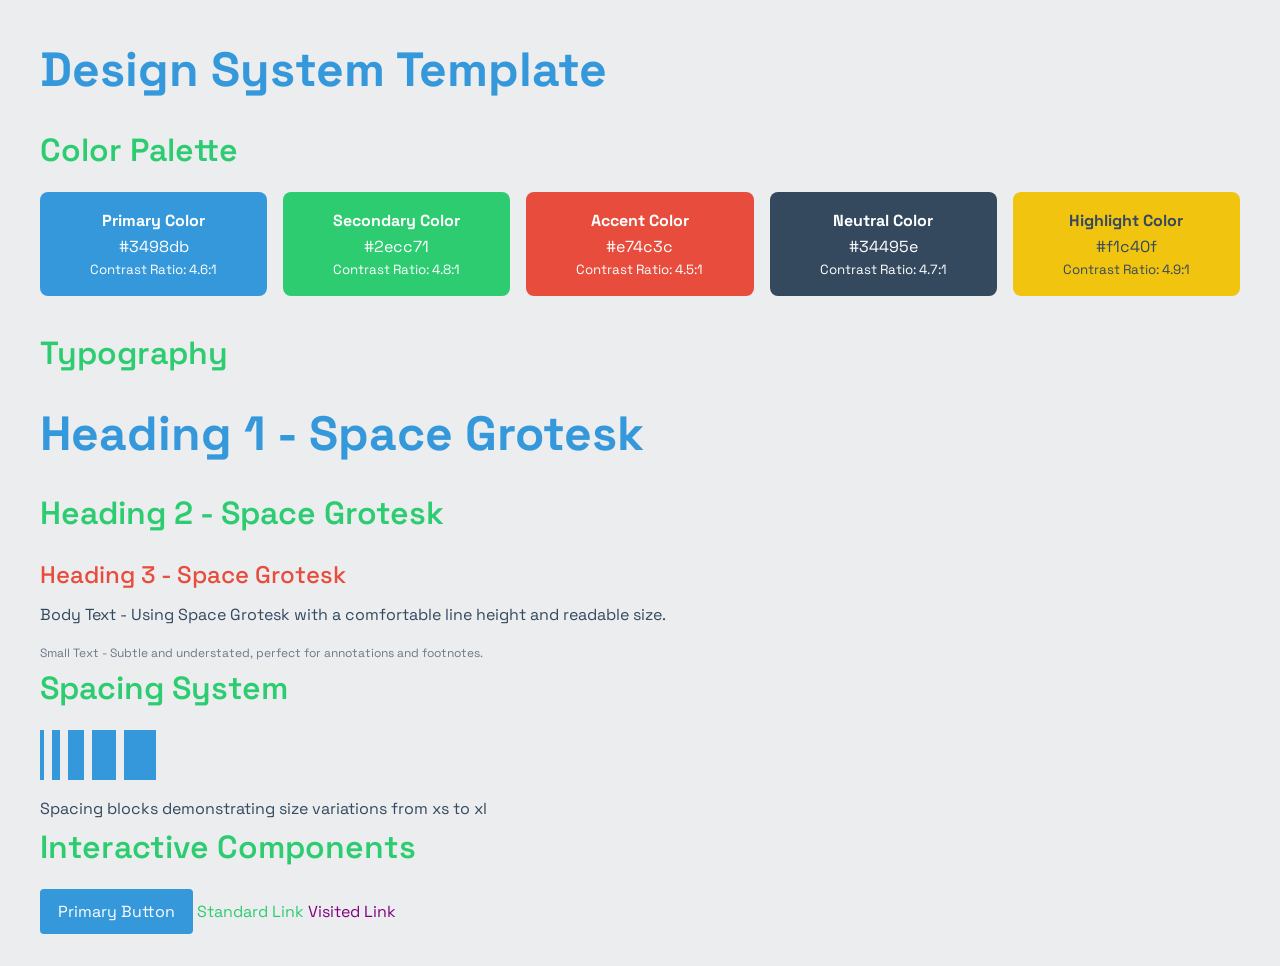
==== midterm/design-system.html @ d51fe0c9 "copied wa6" ====
<!DOCTYPE html>
<html lang="en">
<head>
    <meta charset="UTF-8">
    <meta name="viewport" content="width=device-width, initial-scale=1.0">
    <title>Design System Template</title>
    <style>
        /* CSS Reset and Base Styles */
        :root {
            /* Color Palette - 5 Core Colors */
            --color-primary: #3498db;     /* Vibrant Blue - Main Brand Color */
            --color-secondary: #2ecc71;   /* Emerald Green - Complementary Action Color */
            --color-accent: #e74c3c;      /* Passionate Red - Highlight / Warning Color */
            --color-neutral: #34495e;     /* Deep Slate Gray - Neutral Text and Background */
            --color-highlight: #f1c40f;   /* Bright Yellow - Accent / Attention Color */
            
            /* Derived Colors for Flexibility */
            --color-background: color-mix(in srgb, var(--color-neutral) 10%, white);
            --color-text-dark: var(--color-neutral);
            --color-text-light: white;

            /* Typography */
            --font-primary: 'Space Grotesk', -apple-system, BlinkMacSystemFont, sans-serif;
            --font-secondary: 'Roboto Mono', monospace;

            /* Spacing System */
            --spacing-xs: 0.25rem;
            --spacing-sm: 0.5rem;
            --spacing-md: 1rem;
            --spacing-lg: 1.5rem;
            --spacing-xl: 2rem;

            /* Border Radius */
            --radius-sm: 4px;
            --radius-md: 8px;
            --radius-lg: 12px;
        }

        * {
            margin: 0;
            padding: 0;
            box-sizing: border-box;
        }

        body {
            font-family: var(--font-primary);
            line-height: 1.6;
            background-color: var(--color-background);
            color: var(--color-text-dark);
            padding: var(--spacing-xl);
        }

        .container {
            max-width: 1200px;
            margin: 0 auto;
        }

        /* Typography Styles */
        h1 {
            font-size: 3rem;
            font-weight: 700;
            margin-bottom: var(--spacing-md);
            color: var(--color-primary);
        }

        h2 {
            font-size: 2rem;
            font-weight: 600;
            margin-bottom: var(--spacing-md);
            color: var(--color-secondary);
        }

        h3 {
            font-size: 1.5rem;
            font-weight: 500;
            margin-bottom: var(--spacing-sm);
            color: var(--color-accent);
        }

        .body-text {
            font-size: 1rem;
            margin-bottom: var(--spacing-md);
        }

        .small-text {
            font-size: 0.75rem;
            color: color-mix(in srgb, var(--color-text-dark) 70%, transparent);
        }

        /* Color Palette Section */
        .color-palette {
            display: grid;
            grid-template-columns: repeat(auto-fit, minmax(200px, 1fr));
            gap: var(--spacing-md);
            margin-bottom: var(--spacing-xl);
        }

        .color-swatch {
            padding: var(--spacing-md);
            border-radius: var(--radius-md);
            display: flex;
            flex-direction: column;
            align-items: center;
            justify-content: center;
            text-align: center;
        }

        /* Component Styles */
        .button {
            display: inline-block;
            padding: var(--spacing-sm) var(--spacing-md);
            background-color: var(--color-primary);
            color: var(--color-text-light);
            text-decoration: none;
            border-radius: var(--radius-sm);
            transition: background-color 0.3s ease, transform 0.2s;
            border: 2px solid transparent;
        }

        .button:hover {
            background-color: color-mix(in srgb, var(--color-primary) 80%, black);
            border-color: var(--color-secondary);
            transform: scale(1.05);
        }

        .button:active {
            transform: scale(0.95);
            background-color: var(--color-secondary);
        }

        .link {
            color: var(--color-secondary);
            text-decoration: none;
            transition: color 0.3s ease, text-decoration-color 0.3s;
        }

        .link:hover {
            color: var(--color-accent);
            text-decoration: underline;
            text-decoration-color: var(--color-highlight);
        }

        .link:visited {
            color: var(--color-neutral);
        }

        /* Spacing Demonstration */
        .spacing-demo {
            display: flex;
            align-items: center;
            gap: var(--spacing-sm);
            margin-bottom: var(--spacing-md);
        }

        .spacing-block {
            background-color: var(--color-primary);
            height: 50px;
        }
    </style>
    <link href="https://fonts.googleapis.com/css2?family=Space+Grotesk:wght@400;500;600;700&family=Roboto+Mono:wght@400;500&display=swap" rel="stylesheet">
</head>
<body>
    <div class="container">
        <h1>Design System Template</h1>

        <section>
            <h2>Color Palette</h2>
            <div class="color-palette">
                <div class="color-swatch" style="background-color: var(--color-primary); color: var(--color-text-light);">
                    <strong>Primary Color</strong>
                    <p>#3498db</p>
                    <small>Contrast Ratio: 4.6:1</small>
                </div>
                <div class="color-swatch" style="background-color: var(--color-secondary); color: var(--color-text-light);">
                    <strong>Secondary Color</strong>
                    <p>#2ecc71</p>
                    <small>Contrast Ratio: 4.8:1</small>
                </div>
                <div class="color-swatch" style="background-color: var(--color-accent); color: var(--color-text-light);">
                    <strong>Accent Color</strong>
                    <p>#e74c3c</p>
                    <small>Contrast Ratio: 4.5:1</small>
                </div>
                <div class="color-swatch" style="background-color: var(--color-neutral); color: var(--color-text-light);">
                    <strong>Neutral Color</strong>
                    <p>#34495e</p>
                    <small>Contrast Ratio: 4.7:1</small>
                </div>
                <div class="color-swatch" style="background-color: var(--color-highlight); color: var(--color-text-dark);">
                    <strong>Highlight Color</strong>
                    <p>#f1c40f</p>
                    <small>Contrast Ratio: 4.9:1</small>
                </div>
            </div>
        </section>

        <section>
            <h2>Typography</h2>
            <h1>Heading 1 - Space Grotesk</h1>
            <h2>Heading 2 - Space Grotesk</h2>
            <h3>Heading 3 - Space Grotesk</h3>
            <p class="body-text">Body Text - Using Space Grotesk with a comfortable line height and readable size.</p>
            <p class="small-text">Small Text - Subtle and understated, perfect for annotations and footnotes.</p>
        </section>

        <section>
            <h2>Spacing System</h2>
            <div class="spacing-demo">
                <div class="spacing-block" style="width: var(--spacing-xs)"></div>
                <div class="spacing-block" style="width: var(--spacing-sm)"></div>
                <div class="spacing-block" style="width: var(--spacing-md)"></div>
                <div class="spacing-block" style="width: var(--spacing-lg)"></div>
                <div class="spacing-block" style="width: var(--spacing-xl)"></div>
            </div>
            <p>Spacing blocks demonstrating size variations from xs to xl</p>
        </section>

        <section>
            <h2>Interactive Components</h2>
            <a href="#" class="button">Primary Button</a>
            <a href="#" class="link">Standard Link</a>
            <a href="#" class="link" style="color: purple;">Visited Link</a>
        </section>
    </div>
</body>
</html>
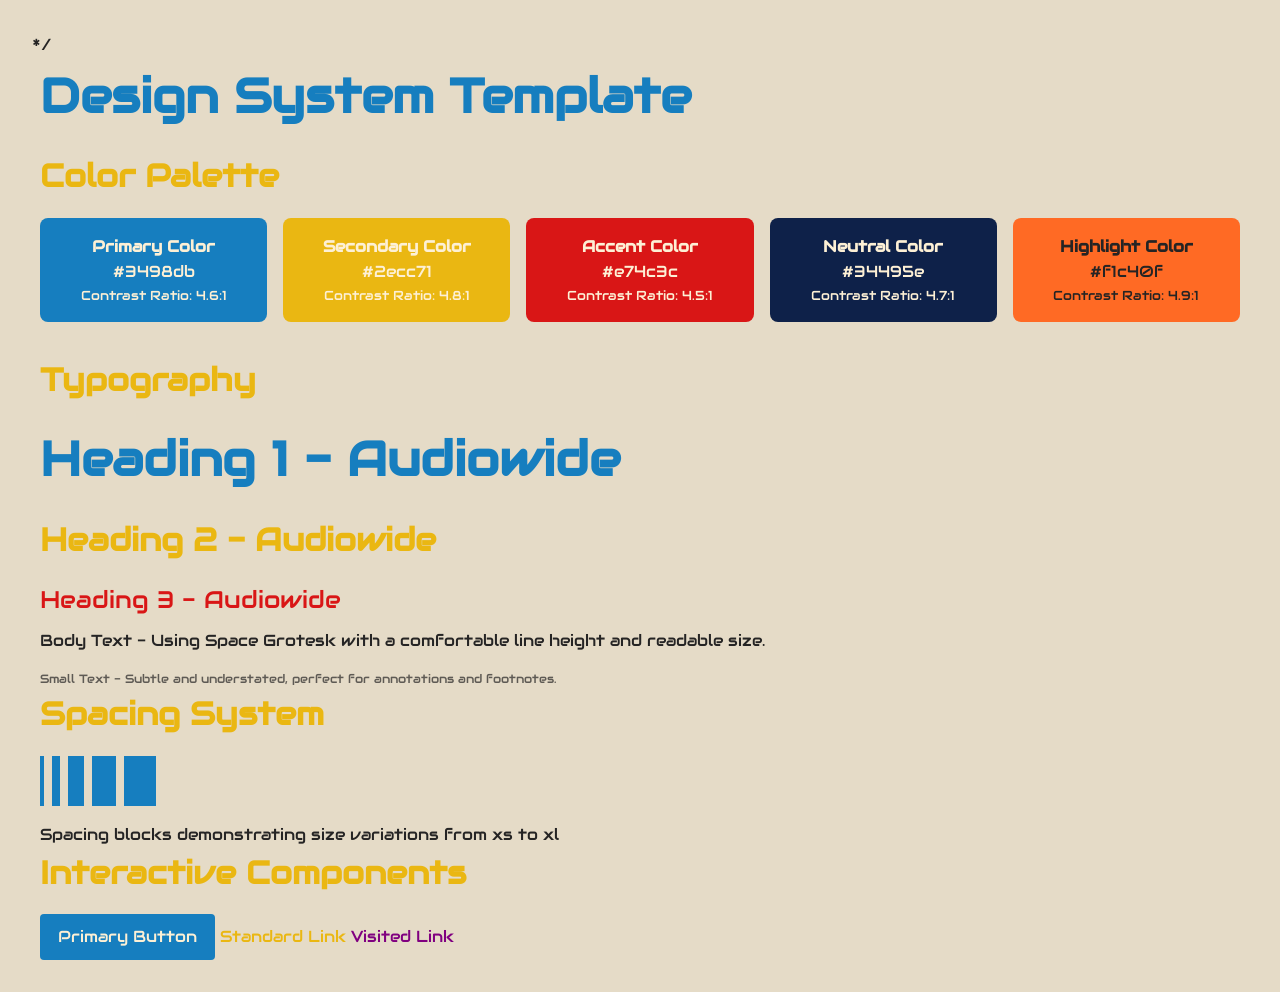
==== commit ac9ef290: "System details decided" ====
--- a/midterm/design-system.html
+++ b/midterm/design-system.html
@@ -4,24 +4,37 @@
     <meta charset="UTF-8">
     <meta name="viewport" content="width=device-width, initial-scale=1.0">
     <title>Design System Template</title>
+            <link rel="preconnect" href="https://fonts.googleapis.com">
+            <link rel="preconnect" href="https://fonts.gstatic.com" crossorigin>
+            <link href="https://fonts.googleapis.com/css2?family=Audiowide&family=Oi&display=swap" rel="stylesheet"> */
+
     <style>
         /* CSS Reset and Base Styles */
         :root {
             /* Color Palette - 5 Core Colors */
-            --color-primary: #3498db;     /* Vibrant Blue - Main Brand Color */
-            --color-secondary: #2ecc71;   /* Emerald Green - Complementary Action Color */
-            --color-accent: #e74c3c;      /* Passionate Red - Highlight / Warning Color */
-            --color-neutral: #34495e;     /* Deep Slate Gray - Neutral Text and Background */
-            --color-highlight: #f1c40f;   /* Bright Yellow - Accent / Attention Color */
+            --color-primary: #167ebf;     /* Vibrant Blue - Main Brand Color */
+            --color-secondary: #eab712;   /* Emerald Green - Complementary Action Color */
+            --color-accent: #d91616;      /* Passionate Red - Highlight / Warning Color */
+            --color-neutral: #0e2149;     /* Deep Slate Gray - Neutral Text and Background */
+            --color-highlight: #ff6a24;   /* Bright Yellow - Accent / Attention Color */
             
             /* Derived Colors for Flexibility */
-            --color-background: color-mix(in srgb, var(--color-neutral) 10%, white);
-            --color-text-dark: var(--color-neutral);
-            --color-text-light: white;
+            --color-background: color-mix(in srgb, var(--color-neutral) 10%, #fdf0d5);
+            --color-text-dark: #252424;
+            --color-text-light: #fdf0d5;
 
             /* Typography */
-            --font-primary: 'Space Grotesk', -apple-system, BlinkMacSystemFont, sans-serif;
-            --font-secondary: 'Roboto Mono', monospace;
+
+            @import url('https://fonts.googleapis.com/css2?family=Audiowide&family=Oi&display=swap'); 
+
+            .auidowide-regular {
+                font-family: "Audiowide", sans-serif;
+                font-weight: 400;
+                font-style: normal;
+            }
+
+            --font-primary: "Audiowide", sans-serif;
+            --font-secondary: 'Roboto Mono', monospace;  
 
             /* Spacing System */
             --spacing-xs: 0.25rem;
@@ -157,6 +170,7 @@
             height: 50px;
         }
     </style>
+
     <link href="https://fonts.googleapis.com/css2?family=Space+Grotesk:wght@400;500;600;700&family=Roboto+Mono:wght@400;500&display=swap" rel="stylesheet">
 </head>
 <body>
@@ -196,9 +210,9 @@
 
         <section>
             <h2>Typography</h2>
-            <h1>Heading 1 - Space Grotesk</h1>
-            <h2>Heading 2 - Space Grotesk</h2>
-            <h3>Heading 3 - Space Grotesk</h3>
+            <h1>Heading 1 - Audiowide</h1>
+            <h2>Heading 2 - Audiowide</h2>
+            <h3>Heading 3 - Audiowide</h3>
             <p class="body-text">Body Text - Using Space Grotesk with a comfortable line height and readable size.</p>
             <p class="small-text">Small Text - Subtle and understated, perfect for annotations and footnotes.</p>
         </section>
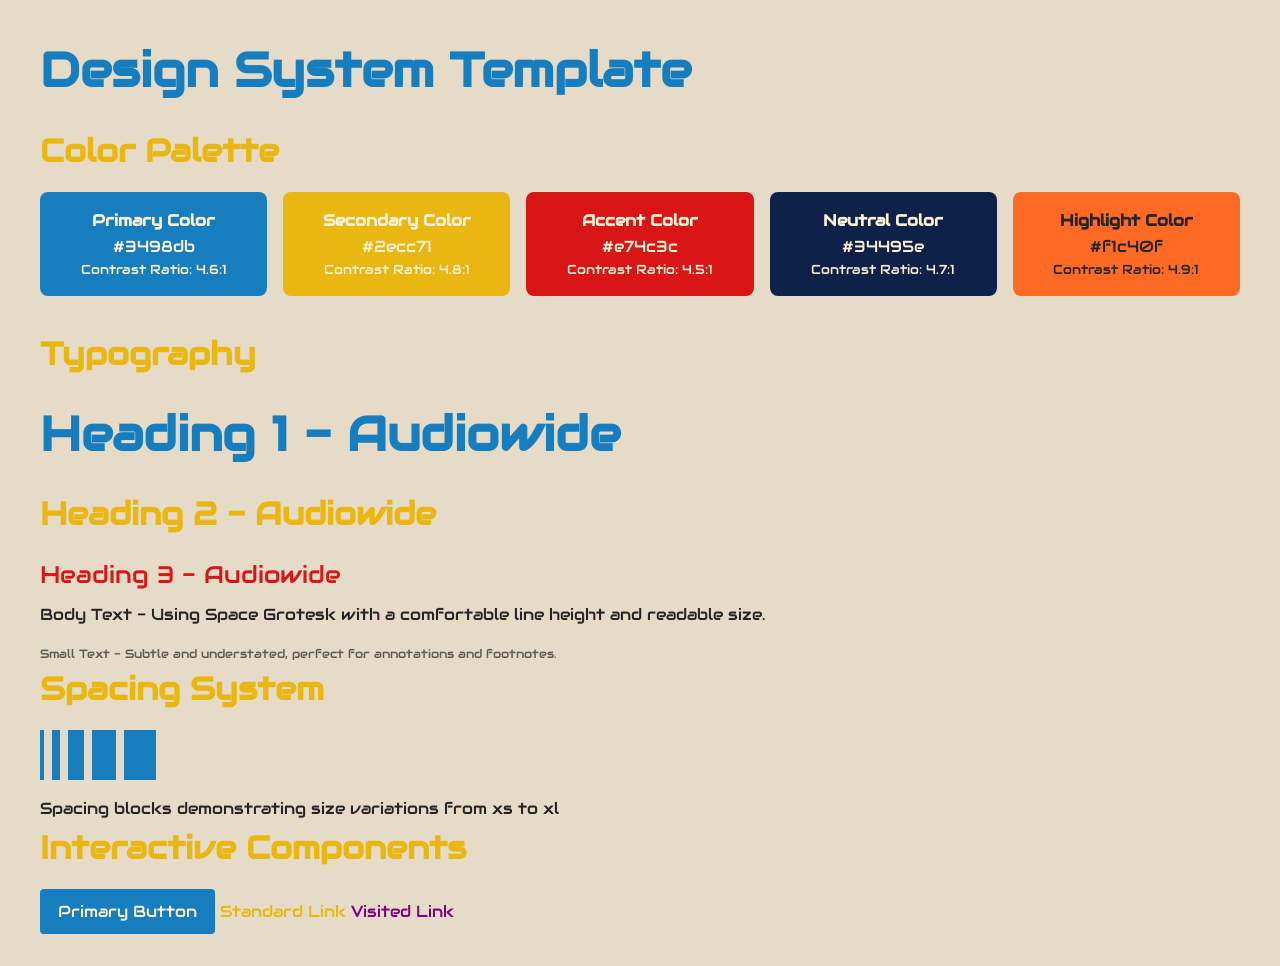
==== commit 98b0e191: "Update design-system.html" ====
--- a/midterm/design-system.html
+++ b/midterm/design-system.html
@@ -6,7 +6,7 @@
     <title>Design System Template</title>
             <link rel="preconnect" href="https://fonts.googleapis.com">
             <link rel="preconnect" href="https://fonts.gstatic.com" crossorigin>
-            <link href="https://fonts.googleapis.com/css2?family=Audiowide&family=Oi&display=swap" rel="stylesheet"> */
+            <link href="https://fonts.googleapis.com/css2?family=Audiowide&family=Oi&display=swap" rel="stylesheet"> 
 
     <style>
         /* CSS Reset and Base Styles */
